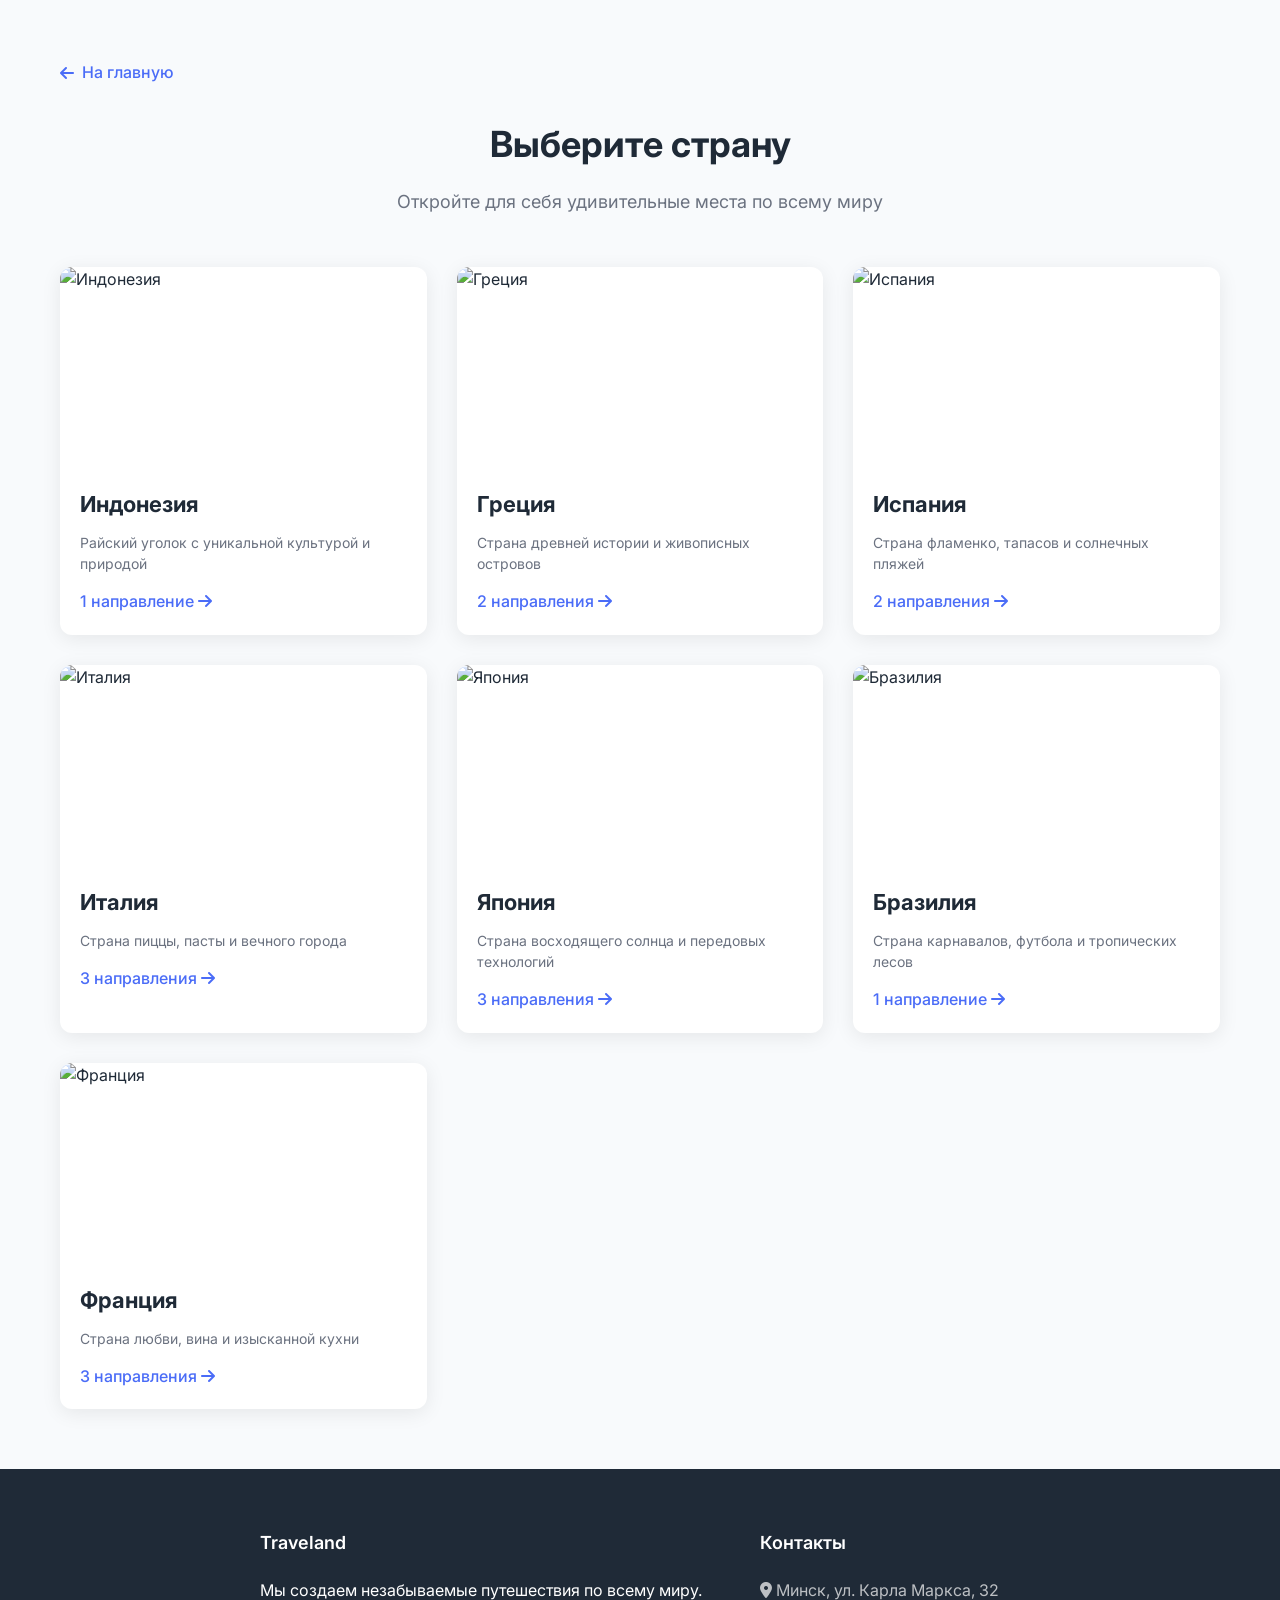
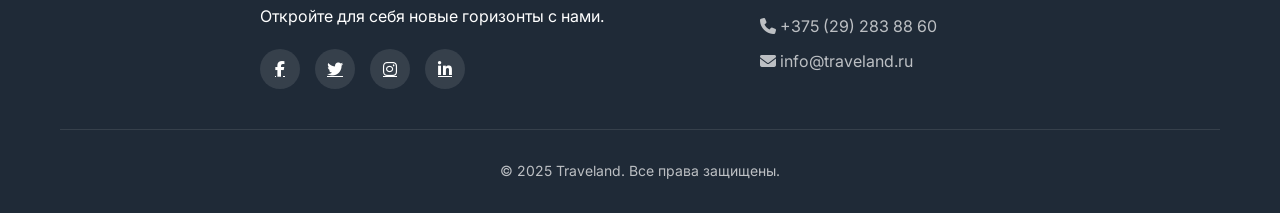
==== finallProject/cities.html @ 8d405df8 "Add files via upload" ====
<!DOCTYPE html>
<html lang="ru">
<head>
    <meta charset="UTF-8">
    <title>Traveland - Города</title>
    <link rel="stylesheet" href="https://cdnjs.cloudflare.com/ajax/libs/font-awesome/6.4.0/css/all.min.css">
    <link href="https://fonts.googleapis.com/css2?family=Inter:wght@300;400;500;600;700&display=swap" rel="stylesheet">
    <link rel="stylesheet" href="css/stylesOfProject.css">
    <style>
        .cities-page {
            padding: 60px 0;
            background: var(--background-light);
            min-height: calc(100vh - 200px);
        }

        .cities-grid {
            display: grid;
            grid-template-columns: repeat(auto-fill, minmax(300px, 1fr));
            gap: 30px;
            margin-top: 40px;
        }

        .city-card {
            background: white;
            border-radius: 12px;
            overflow: hidden;
            box-shadow: var(--shadow-soft);
            transition: transform 0.3s;
            cursor: pointer;
            text-decoration: none;
            color: inherit;
            display: block;
        }

        .city-card:hover {
            transform: translateY(-5px);
        }

        .city-image {
            height: 200px;
            overflow: hidden;
        }

        .city-image img {
            width: 100%;
            height: 100%;
            object-fit: cover;
        }

        .city-info {
            padding: 20px;
        }

        .city-name {
            font-size: 20px;
            font-weight: 700;
            margin-bottom: 8px;
            color: var(--text-primary);
        }

        .city-desc {
            color: var(--text-secondary);
            font-size: 14px;
            margin-bottom: 10px;
        }

        .tour-count {
            color: var(--brand-primary);
            font-weight: 500;
            font-size: 14px;
        }

        .country-header {
            margin-bottom: 30px;
        }

        .back-link {
            display: inline-flex;
            align-items: center;
            gap: 8px;
            margin-bottom: 20px;
            color: var(--brand-primary);
            text-decoration: none;
            font-weight: 500;
        }
    </style>
</head>
<body>
<div class="cities-page">
    <div class="page-container">
        <a href="countries.html" class="back-link">
            <i class="fas fa-arrow-left"></i> Назад к странам
        </a>

        <div class="country-header">
            <h1 class="section-heading__title" id="countryName"></h1>
            <p class="section-heading__subtitle">Выберите город для путешествия</p>
        </div>

        <div class="cities-grid" id="citiesGrid"></div>
    </div>
</div>

<footer class="site-footer">
    <div class="page-container">
        <div class="footer-content" style="justify-content: center; padding-left: 200px;">
            <div class="footer-column">
                <h3 class="footer-column__title">Traveland</h3>
                <p>Мы создаем незабываемые путешествия по всему миру. Откройте для себя новые горизонты с нами.</p>
                <div class="social-links-container">
                    <a href="https://www.facebook.com/" class="social-link"><i class="fab fa-facebook-f"></i></a>
                    <a href="https://x.com/" class="social-link"><i class="fab fa-twitter"></i></a>
                    <a href="https://www.instagram.com/" class="social-link"><i class="fab fa-instagram"></i></a>
                    <a href="https://ru.linkedin.com/" class="social-link"><i class="fab fa-linkedin-in"></i></a>
                </div>
            </div>

            <div class="footer-column">
                <h3 class="footer-column__title">Контакты</h3>
                <ul class="footer-links-list">
                    <li><a href="#" class="footer-link"><i class="fas fa-map-marker-alt"></i> Минск, ул. Карла Маркса, 32</a></li>
                    <li><a href="#" class="footer-link"><i class="fas fa-phone"></i> +375 (29) 283 88 60</a></li>
                    <li><a href="#" class="footer-link"><i class="fas fa-envelope"></i> info@traveland.ru</a></li>
                </ul>
            </div>
        </div>

        <div class="footer-bottom">
            <p>&copy; 2025 Traveland. Все права защищены.</p>
        </div>
    </div>
</footer>

<script type="module">
    import { destinationsData } from './js/destinationsData.js';

    const urlParams = new URLSearchParams(window.location.search);
    const countryName = urlParams.get('country');
    const country = destinationsData.find(c => c.name === countryName);

    if (!country) {
        window.location.href = 'countries.html';
    }

    document.getElementById('countryName').textContent = country.name;

    function renderCities() {
        const grid = document.getElementById('citiesGrid');

        grid.innerHTML = country.cities.map(city => `
            <a href="tours.html?city=${encodeURIComponent(city.name)}&country=${encodeURIComponent(country.name)}" class="city-card">
                <div class="city-image">
                    <img src="${city.imageUrl}" alt="${city.name}">
                </div>
                <div class="city-info">
                    <h3 class="city-name">${city.name}</h3>
                    <p class="city-desc">${city.description}</p>
                    <div class="tour-count">
                        ${city.toursCount} туров <i class="fas fa-arrow-right"></i>
                    </div>
                </div>
            </a>
        `).join('');
    }

    renderCities();
</script>
</body>
</html>
---- finallProject/css/stylesOfProject.css ----
* {
    margin: 0;
    padding: 0;
    box-sizing: border-box;
    scroll-behavior: smooth;
}

:root {

    --brand-primary: #4A6CF7;
    --brand-primary-dark: #3A57D4;
    --text-secondary: #6B7280;
    --text-primary: #1F2A37;
    --background-light: #F8FAFC;
    --background-white: #FFFFFF;
    --accent-success: #10B981;
    --border-light: #E5E7EB;
    --shadow-soft: 0 4px 20px rgba(0, 0, 0, 0.08);
}

body {
    font-family: 'Inter', sans-serif;
    color: var(--text-primary);
    line-height: 1.6;
    background-color: var(--background-white);
    scroll-behavior: smooth;
}

.page-container {
    max-width: 1200px;
    margin: 0 auto;
    padding: 0 20px;
}


.site-header {
    background-color: var(--background-white);
    box-shadow: var(--shadow-soft);
    position: sticky;
    top: 0;
    z-index: 100;
}

.header-content {
    display: flex;
    justify-content: space-between;
    align-items: center;
    padding: 20px 0;
}

.brand-logo {
    display: flex;
    align-items: center;
    gap: 10px;
    font-size: 25px;
    font-weight: 700;
    color: var(--brand-primary);
    text-decoration: none;
}

.brand-logo__icon {
    font-size: 28px;
}

.main-navigation ul {
    display: flex;
    list-style: none;
    gap: 30px;
}

.navigation-link {
    text-decoration: none;
    color: var(--text-primary);
    font-weight: 500;
    transition: color 0.3s;
    position: relative;
}

.navigation-link:hover {
    color: var(--brand-primary);
}

.navigation-link--active {
    color: var(--brand-primary);
}

.user-authentication {
    display: flex;
    gap: 15px;
}

.action-button {
    padding: 10px 20px;
    border-radius: 8px;
    font-weight: 500;
    cursor: pointer;
    transition: all 0.3s;
    border: none;
    font-size: 16px;
}

.action-button--outline {
    background: transparent;
    border: 1px solid var(--brand-primary);
    color: var(--brand-primary);
}

.action-button--outline:hover {
    background: var(--brand-primary);
    color: var(--background-white);
}

.action-button--primary {
    background: var(--brand-primary);
    color: var(--background-white);
}

.action-button--primary:hover {
    background: var(--brand-primary-dark);
}

/* ===== MAIN BANNER SECTION ===== */
.main-banner {
    padding: 80px 0;
    background: linear-gradient(135deg, #f5f7ff 0%, #e6eeff 100%);
    position: relative;
    overflow: hidden;
}

.banner-content {
    max-width: 600px;
    position: relative;
    z-index: 2;
}

.banner-headline {
    font-size: 48px;
    font-weight: 700;
    line-height: 1.2;
    margin-bottom: 20px;
    color: var(--text-primary);
}

.banner-description {
    font-size: 18px;
    color: var(--text-secondary);
    margin-bottom: 30px;
}

.banner-actions {
    display: flex;
    gap: 15px;
}

.banner-visual {
    position: absolute;
    right: 0;
    top: 50%;
    transform: translateY(-50%);
    width: 50%;
    max-width: 600px;
}

.banner-visual img {
    width: 100%;
    border-radius: 10px;
    box-shadow: var(--shadow-soft);
}


.features-section {
    padding: 80px 0;
}

.section-heading {
    text-align: center;
    max-width: 600px;
    margin: 0 auto 50px;
}

.section-heading__title {
    font-size: 36px;
    font-weight: 700;
    margin-bottom: 15px;
    color: var(--text-primary);
}

.section-heading__subtitle {
    color: var(--text-secondary);
    font-size: 18px;
}

.features-container {
    display: grid;
    grid-template-columns: repeat(auto-fit, minmax(280px, 1fr));
    gap: 30px;
}

.feature-item {
    background: var(--background-white);
    border-radius: 12px;
    padding: 30px;
    box-shadow: var(--shadow-soft);
    transition: transform 0.3s;
}

.feature-item:hover {
    transform: translateY(-5px);
}

.feature-icon-container {
    width: 60px;
    height: 60px;
    background: var(--background-light);
    border-radius: 12px;
    display: flex;
    align-items: center;
    justify-content: center;
    margin-bottom: 20px;
    color: var(--brand-primary);
    font-size: 24px;
}

.feature-item__title {
    font-size: 20px;
    font-weight: 600;
    margin-bottom: 15px;
    color: var(--text-primary);
}

.feature-item__description {
    color: var(--text-secondary);
}


.destinations-section {
    padding: 80px 0;
    background: var(--background-light);
}

.destinations-container {
    display: grid;
    grid-template-columns: repeat(auto-fit, minmax(300px, 1fr));
    gap: 30px;
}

.destination-card {
    background: var(--background-white);
    border-radius: 12px;
    overflow: hidden;
    box-shadow: var(--shadow-soft);
    transition: transform 0.3s;
}

.destination-card:hover {
    transform: translateY(-5px);
}

.destination-image-container {
    height: 200px;
    overflow: hidden;
}

.destination-image-container img {
    width: 100%;
    height: 100%;
    object-fit: cover;
    transition: transform 0.5s;
}

.destination-card:hover .destination-image-container img {
    transform: scale(1.05);
}

.destination-details {
    padding: 20px;
}

.destination-name {
    font-size: 20px;
    font-weight: 600;
    margin-bottom: 10px;
    color: var(--text-primary);
}

.destination-location {
    display: flex;
    align-items: center;
    gap: 5px;
    color: var(--text-secondary);
    margin-bottom: 15px;
}

.destination-pricing {
    display: flex;
    justify-content: space-between;
    align-items: center;
}

.destination-price {
    font-size: 20px;
    font-weight: 700;
    color: var(--brand-primary);
}

.destination-rating {
    display: flex;
    align-items: center;
    gap: 5px;
    color: var(--accent-success);
}


.feedback-section {
    padding: 80px 0;
}

.feedback-container {
    display: grid;
    grid-template-columns: repeat(auto-fit, minmax(300px, 1fr));
    gap: 30px;
}

.feedback-item {
    background: var(--background-white);
    border-radius: 12px;
    padding: 30px;
    box-shadow: var(--shadow-soft);
}

.feedback-text {
    font-style: italic;
    margin-bottom: 20px;
    color: var(--text-secondary);
}

.feedback-author {
    display: flex;
    align-items: center;
    gap: 15px;
}

.author-avatar {
    width: 50px;
    height: 50px;
    border-radius: 50%;
    overflow: hidden;
}

.author-avatar img {
    width: 100%;
    height: 100%;
    object-fit: cover;
}

.author-info__name {
    font-weight: 600;
    margin-bottom: 5px;
    color: var(--text-primary);
}

.author-info__role {
    color: var(--text-secondary);
    font-size: 14px;
}


.promo-section {
    padding: 80px 0;
    background: linear-gradient(135deg, var(--brand-primary) 0%, var(--brand-primary-dark) 100%);
    color: var(--background-white);
    text-align: center;
}

.promo-heading {
    font-size: 36px;
    font-weight: 700;
    margin-bottom: 20px;
}

.promo-description {
    font-size: 18px;
    margin-bottom: 30px;
    max-width: 600px;
    margin-left: auto;
    margin-right: auto;
    opacity: 0.9;
}

.promo-actions {
    display: flex;
    justify-content: center;
    gap: 15px;
}

.action-button--light {
    background: var(--background-white);
    color: var(--brand-primary);
}

.action-button--light:hover {
    background: var(--background-light);
}


.site-footer {
    background: var(--text-primary);
    color: var(--background-white);
    padding: 60px 0 30px;
}

.footer-content {
    display: grid;
    grid-template-columns: repeat(auto-fit, minmax(200px, 1fr));
    gap: 40px;
    margin-bottom: 40px;
}

.footer-column__title {
    font-size: 18px;
    font-weight: 600;
    margin-bottom: 20px;
}

.footer-links-list {
    list-style: none;
}

.footer-links-list li {
    margin-bottom: 10px;
}

.footer-link {
    color: rgba(255, 255, 255, 0.7);
    text-decoration: none;
    transition: color 0.3s;
}

.footer-link:hover {
    color: var(--background-white);
}

.social-links-container {
    display: flex;
    gap: 15px;
    margin-top: 20px;
}

.social-link {
    display: flex;
    align-items: center;
    justify-content: center;
    width: 40px;
    height: 40px;
    background: rgba(255, 255, 255, 0.1);
    border-radius: 50%;
    color: var(--background-white);
    transition: background 0.3s;
}

.social-link:hover {
    background: var(--brand-primary);
}

.footer-bottom {
    text-align: center;
    padding-top: 30px;
    border-top: 1px solid rgba(255, 255, 255, 0.1);
    color: rgba(255, 255, 255, 0.7);
    font-size: 14px;
}

/* ===== ОБЩИЕ СТИЛИ ДЛЯ ВСЕХ СТРАНИЦ ===== */
.page-container {
    max-width: 1200px;
    margin: 0 auto;
    padding: 0 20px;
}

/* Кнопка "Назад" */
.back-link, .back-to-home {
    display: inline-flex;
    align-items: center;
    gap: 8px;
    margin-bottom: 30px;
    color: var(--brand-primary);
    text-decoration: none;
    font-weight: 500;
}

.back-link:hover, .back-to-home:hover {
    text-decoration: underline;
}

/* Сетки */
.countries-grid, .cities-grid, .tours-grid, .destinations-grid, .favorites-grid {
    display: grid;
    grid-template-columns: repeat(auto-fill, minmax(300px, 1fr));
    gap: 30px;
    margin-top: 40px;
}

/* Карточки */
.country-card, .city-card, .tour-card, .destination-card {
    background: white;
    border-radius: 12px;
    overflow: hidden;
    box-shadow: var(--shadow-soft);
    transition: transform 0.3s;
    cursor: pointer;
    text-decoration: none;
    color: inherit;
    display: block;
}

.country-card:hover, .city-card:hover, .tour-card:hover, .destination-card:hover {
    transform: translateY(-5px);
}

/* Изображения */
.country-image, .city-image, .tour-image, .destination-image-container {
    height: 200px;
    overflow: hidden;
    position: relative;
}

.country-image img, .city-image img, .tour-image img, .destination-image-container img {
    width: 100%;
    height: 100%;
    object-fit: cover;
}

/* Цена на карточке тура */
.tour-price {
    position: absolute;
    bottom: 15px;
    right: 15px;
    background: var(--brand-primary);
    color: white;
    padding: 5px 12px;
    border-radius: 20px;
    font-weight: 600;
}

/* Информация на карточках */
.country-info, .city-info, .tour-info, .destination-details {
    padding: 20px;
}

.country-name, .city-name, .tour-title, .destination-name {
    font-size: 20px;
    font-weight: 700;
    margin-bottom: 8px;
    color: var(--text-primary);
}

.country-description, .city-desc, .tour-details, .destination-location {
    color: var(--text-secondary);
    font-size: 14px;
    margin-bottom: 10px;
}

.tour-details, .destination-location {
    display: flex;
    gap: 15px;
    margin: 10px 0;
}

.tour-details i, .destination-location i {
    width: 20px;
    color: var(--brand-primary);
}

/* Рейтинг */
.rating, .destination-rating {
    display: flex;
    align-items: center;
    gap: 5px;
    margin-top: 10px;
}

.rating i, .destination-rating i {
    color: #ffc107;
}

/* Цена */
.destination-price {
    font-size: 20px;
    font-weight: 700;
    color: var(--brand-primary);
}

.destination-pricing {
    display: flex;
    justify-content: space-between;
    align-items: center;
}

/* Счетчик туров/городов */
.tour-count, .cities-count {
    color: var(--brand-primary);
    font-weight: 500;
    font-size: 14px;
    margin-top: 10px;
}

/* Секции */
.countries-page, .cities-page, .tours-page, .tour-detail {
    padding: 60px 0;
    background: var(--background-light);
    min-height: calc(100vh - 200px);
}

/* Детали тура */
.tour-header {
    background: white;
    border-radius: 20px;
    overflow: hidden;
    margin-bottom: 40px;
    box-shadow: var(--shadow-soft);
}

.tour-main-image {
    width: 100%;
    height: 400px;
    object-fit: cover;
}

.tour-content {
    padding: 30px;
}

.tour-title-large {
    font-size: 32px;
    font-weight: 700;
    margin-bottom: 15px;
}

.tour-meta {
    display: flex;
    gap: 30px;
    margin-bottom: 30px;
    flex-wrap: wrap;
}

.meta-item {
    display: flex;
    align-items: center;
    gap: 8px;
    color: var(--text-secondary);
}

.meta-item i {
    color: var(--brand-primary);
}

.price-box {
    background: var(--background-light);
    padding: 20px;
    border-radius: 12px;
    margin: 20px 0;
}

.price {
    font-size: 36px;
    font-weight: 700;
    color: var(--brand-primary);
}

.book-btn {
    background: var(--brand-primary);
    color: white;
    padding: 15px 40px;
    border: none;
    border-radius: 8px;
    font-size: 18px;
    font-weight: 600;
    cursor: pointer;
    transition: all 0.3s;
}

.book-btn:hover {
    background: var(--brand-primary-dark);
    transform: translateY(-2px);
}

/* Отзывы */
.reviews-section {
    background: white;
    border-radius: 20px;
    padding: 30px;
    margin-top: 40px;
    box-shadow: var(--shadow-soft);
}

.review-item {
    border-bottom: 1px solid var(--border-light);
    padding: 20px 0;
}

.review-item:last-child {
    border-bottom: none;
}

.review-author {
    display: flex;
    align-items: center;
    gap: 15px;
    margin-bottom: 10px;
    flex-wrap: wrap;
}

.review-avatar {
    width: 50px;
    height: 50px;
    border-radius: 50%;
    background: var(--brand-primary);
    display: flex;
    align-items: center;
    justify-content: center;
    color: white;
    font-weight: 600;
    font-size: 18px;
}

.review-name {
    font-weight: 600;
}

.review-date {
    font-size: 12px;
    color: var(--text-secondary);
}

.review-text {
    color: var(--text-secondary);
    line-height: 1.6;
    margin-top: 10px;
}

.show-reviews-btn {
    background: none;
    border: 2px solid var(--brand-primary);
    color: var(--brand-primary);
    padding: 12px 30px;
    border-radius: 8px;
    font-weight: 600;
    cursor: pointer;
    transition: all 0.3s;
    margin-top: 20px;
}

.show-reviews-btn:hover {
    background: var(--brand-primary);
    color: white;
}

.reviews-list {
    display: none;
    margin-top: 30px;
}

.reviews-list.show {
    display: block;
}
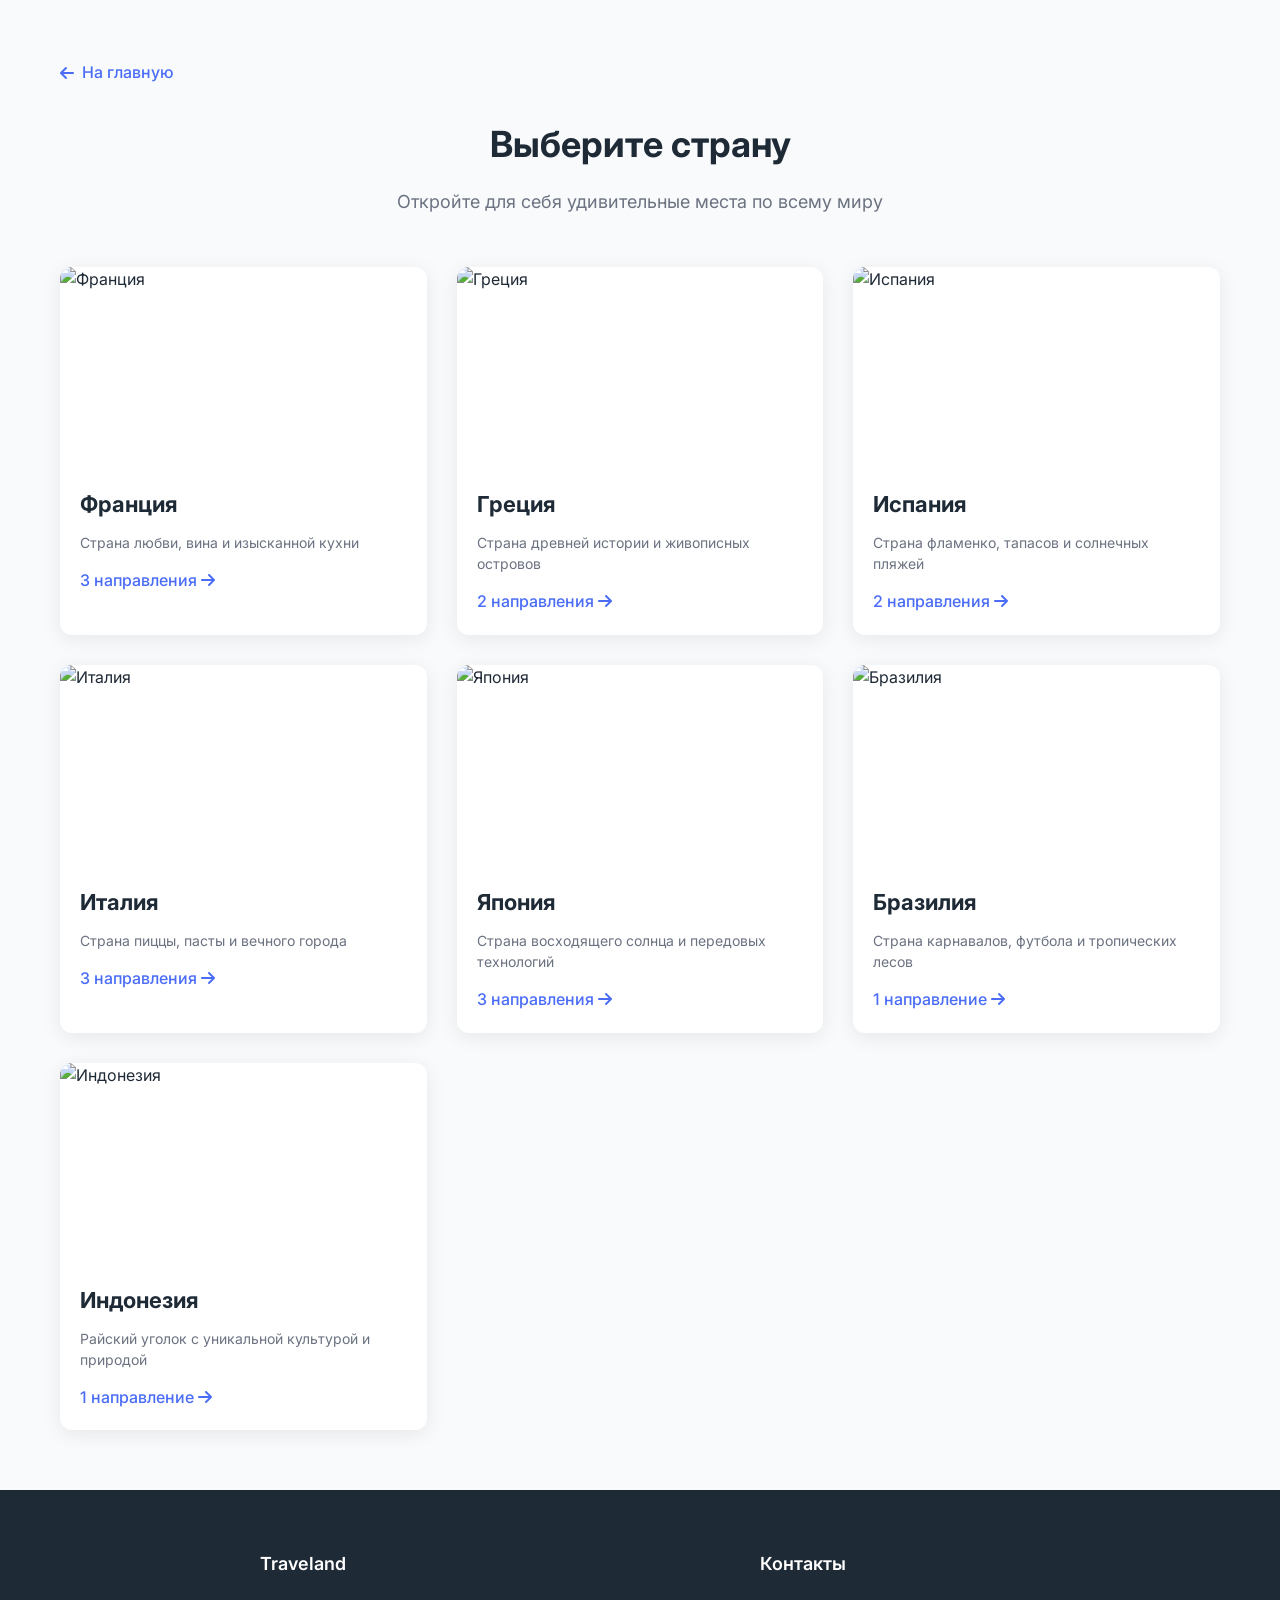
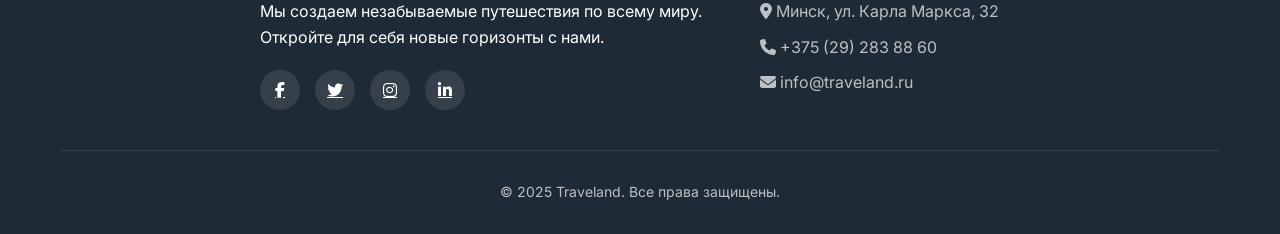
==== commit 2d2ccbb6: "Add files via upload" ====
--- a/finallProject/cities.html
+++ b/finallProject/cities.html
@@ -156,11 +156,16 @@
                     <h3 class="city-name">${city.name}</h3>
                     <p class="city-desc">${city.description}</p>
                     <div class="tour-count">
-                        ${city.toursCount} туров <i class="fas fa-arrow-right"></i>
+                          ${city.toursCount} ${getToursText(city.toursCount)} <i class="fas fa-arrow-right"></i>
                     </div>
                 </div>
             </a>
         `).join('');
+    }
+    function getToursText(count) {
+        if (count % 10 === 1 && count % 100 !== 11) return 'тур';
+        if (count % 10 >= 2 && count % 10 <= 4 && (count % 100 < 10 || count % 100 >= 20)) return 'тура';
+        return 'туров';
     }
 
     renderCities();
--- a/finallProject/css/stylesOfProject.css
+++ b/finallProject/css/stylesOfProject.css
@@ -120,7 +120,7 @@
     background: var(--brand-primary-dark);
 }
 
-/* ===== MAIN BANNER SECTION ===== */
+
 .main-banner {
     padding: 80px 0;
     background: linear-gradient(135deg, #f5f7ff 0%, #e6eeff 100%);
@@ -471,14 +471,12 @@
     font-size: 14px;
 }
 
-/* ===== ОБЩИЕ СТИЛИ ДЛЯ ВСЕХ СТРАНИЦ ===== */
 .page-container {
     max-width: 1200px;
     margin: 0 auto;
     padding: 0 20px;
 }
 
-/* Кнопка "Назад" */
 .back-link, .back-to-home {
     display: inline-flex;
     align-items: center;
@@ -493,7 +491,6 @@
     text-decoration: underline;
 }
 
-/* Сетки */
 .countries-grid, .cities-grid, .tours-grid, .destinations-grid, .favorites-grid {
     display: grid;
     grid-template-columns: repeat(auto-fill, minmax(300px, 1fr));
@@ -501,7 +498,6 @@
     margin-top: 40px;
 }
 
-/* Карточки */
 .country-card, .city-card, .tour-card, .destination-card {
     background: white;
     border-radius: 12px;
@@ -518,7 +514,6 @@
     transform: translateY(-5px);
 }
 
-/* Изображения */
 .country-image, .city-image, .tour-image, .destination-image-container {
     height: 200px;
     overflow: hidden;
@@ -531,7 +526,6 @@
     object-fit: cover;
 }
 
-/* Цена на карточке тура */
 .tour-price {
     position: absolute;
     bottom: 15px;
@@ -543,7 +537,6 @@
     font-weight: 600;
 }
 
-/* Информация на карточках */
 .country-info, .city-info, .tour-info, .destination-details {
     padding: 20px;
 }
@@ -572,7 +565,7 @@
     color: var(--brand-primary);
 }
 
-/* Рейтинг */
+
 .rating, .destination-rating {
     display: flex;
     align-items: center;
@@ -584,7 +577,7 @@
     color: #ffc107;
 }
 
-/* Цена */
+
 .destination-price {
     font-size: 20px;
     font-weight: 700;
@@ -597,7 +590,7 @@
     align-items: center;
 }
 
-/* Счетчик туров/городов */
+
 .tour-count, .cities-count {
     color: var(--brand-primary);
     font-weight: 500;
@@ -605,14 +598,13 @@
     margin-top: 10px;
 }
 
-/* Секции */
+
 .countries-page, .cities-page, .tours-page, .tour-detail {
     padding: 60px 0;
     background: var(--background-light);
     min-height: calc(100vh - 200px);
 }
 
-/* Детали тура */
 .tour-header {
     background: white;
     border-radius: 20px;
